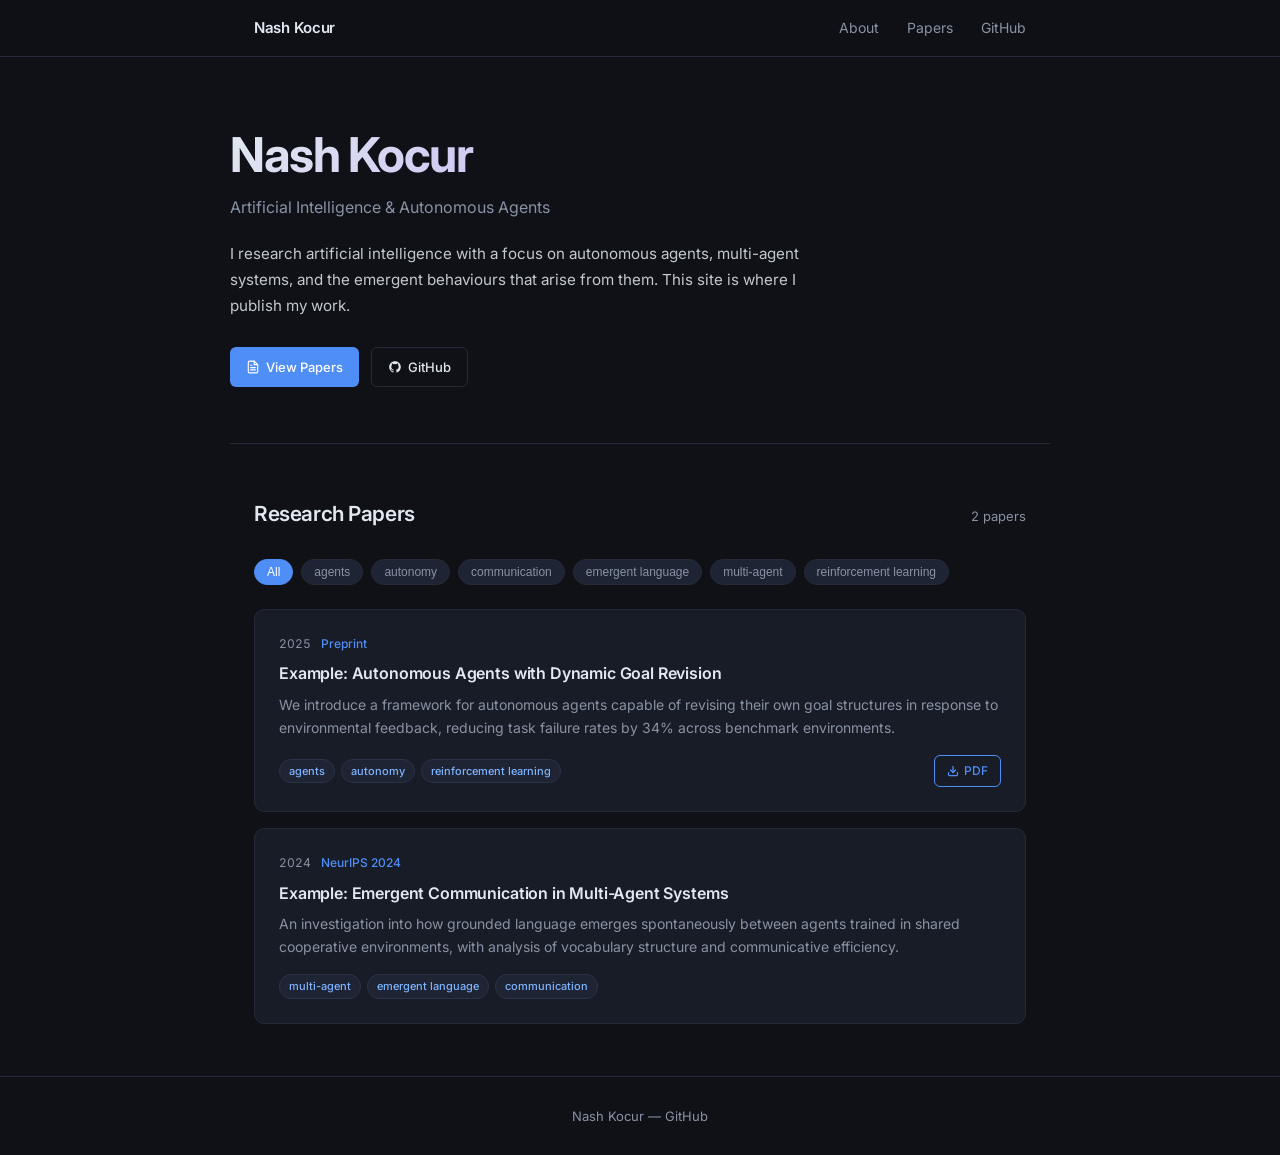
==== index.html @ b02a81df "Initial site: Nash Kocur AI research page" ====
<!DOCTYPE html>
<html lang="en">
<head>
  <meta charset="UTF-8" />
  <meta name="viewport" content="width=device-width, initial-scale=1.0" />
  <title>Nash Kocur — AI Research</title>
  <meta name="description" content="Research by Nash Kocur on artificial intelligence, autonomous agents, and related topics." />
  <link rel="preconnect" href="https://fonts.googleapis.com" />
  <link rel="preconnect" href="https://fonts.gstatic.com" crossorigin />
  <link href="https://fonts.googleapis.com/css2?family=Inter:wght@400;500;600;700&display=swap" rel="stylesheet" />
  <link rel="stylesheet" href="style.css" />
</head>
<body>

  <!-- ── Nav ──────────────────────────────────────────────── -->
  <nav>
    <div class="nav-inner">
      <span class="nav-brand">Nash Kocur</span>
      <ul class="nav-links">
        <li><a href="#about">About</a></li>
        <li><a href="#papers">Papers</a></li>
        <li><a href="https://github.com/TacoJohnson" target="_blank" rel="noopener">GitHub</a></li>
      </ul>
    </div>
  </nav>

  <!-- ── Hero / About ──────────────────────────────────────── -->
  <section id="about">
    <div class="container hero">
      <h1 class="hero-name">Nash Kocur</h1>
      <p class="hero-tagline">Artificial Intelligence &amp; Autonomous Agents</p>
      <p class="hero-bio">
        I research artificial intelligence with a focus on autonomous agents, multi-agent systems,
        and the emergent behaviours that arise from them. This site is where I publish my work.
      </p>
      <div class="hero-links">
        <a class="btn btn-primary" href="#papers">
          <!-- paper icon -->
          <svg width="14" height="14" viewBox="0 0 24 24" fill="none" stroke="currentColor" stroke-width="2" stroke-linecap="round" stroke-linejoin="round"><path d="M14 2H6a2 2 0 0 0-2 2v16a2 2 0 0 0 2 2h12a2 2 0 0 0 2-2V8z"/><polyline points="14 2 14 8 20 8"/><line x1="16" y1="13" x2="8" y2="13"/><line x1="16" y1="17" x2="8" y2="17"/><polyline points="10 9 9 9 8 9"/></svg>
          View Papers
        </a>
        <a class="btn btn-outline" href="https://github.com/TacoJohnson" target="_blank" rel="noopener">
          <!-- github icon -->
          <svg width="14" height="14" viewBox="0 0 24 24" fill="currentColor"><path d="M12 2C6.477 2 2 6.477 2 12c0 4.418 2.865 8.166 6.839 9.489.5.092.682-.217.682-.482 0-.237-.009-.868-.013-1.703-2.782.604-3.369-1.342-3.369-1.342-.454-1.154-1.11-1.462-1.11-1.462-.908-.62.069-.608.069-.608 1.003.07 1.531 1.03 1.531 1.03.892 1.529 2.341 1.087 2.91.832.092-.647.35-1.088.636-1.338-2.22-.253-4.555-1.11-4.555-4.943 0-1.091.39-1.984 1.029-2.683-.103-.253-.446-1.27.098-2.647 0 0 .84-.269 2.75 1.025A9.578 9.578 0 0 1 12 6.836a9.59 9.59 0 0 1 2.504.337c1.909-1.294 2.747-1.025 2.747-1.025.546 1.377.202 2.394.1 2.647.64.699 1.028 1.592 1.028 2.683 0 3.842-2.339 4.687-4.566 4.935.359.309.678.919.678 1.852 0 1.336-.012 2.415-.012 2.741 0 .267.18.578.688.48C19.138 20.163 22 16.418 22 12c0-5.523-4.477-10-10-10z"/></svg>
          GitHub
        </a>
      </div>
    </div>
  </section>

  <!-- ── Papers ─────────────────────────────────────────────── -->
  <section id="papers" class="section">
    <div class="container">
      <div class="section-header">
        <h2 class="section-title">Research Papers</h2>
        <span class="paper-count" id="paper-count"></span>
      </div>

      <!-- Tag filter -->
      <div class="filter-bar" id="filter-bar">
        <button class="filter-btn active" data-tag="all">All</button>
        <!-- additional tag buttons injected by script -->
      </div>

      <div class="papers-list" id="papers-list">
        <!-- cards injected by script -->
      </div>
    </div>
  </section>

  <!-- ── Footer ─────────────────────────────────────────────── -->
  <footer>
    <div class="container">
      <p>Nash Kocur &mdash; <a href="https://github.com/TacoJohnson" target="_blank" rel="noopener">GitHub</a></p>
    </div>
  </footer>

  <script src="papers.js"></script>
  <script>
    // ── Build tag filter ──────────────────────────────────────
    const allTags = [...new Set(PAPERS.flatMap(p => p.tags))].sort();
    const filterBar = document.getElementById("filter-bar");

    allTags.forEach(tag => {
      const btn = document.createElement("button");
      btn.className = "filter-btn";
      btn.dataset.tag = tag;
      btn.textContent = tag;
      filterBar.appendChild(btn);
    });

    let activeTag = "all";

    filterBar.addEventListener("click", e => {
      if (!e.target.matches(".filter-btn")) return;
      activeTag = e.target.dataset.tag;
      filterBar.querySelectorAll(".filter-btn").forEach(b => b.classList.remove("active"));
      e.target.classList.add("active");
      renderPapers();
    });

    // ── Render paper cards ────────────────────────────────────
    function renderPapers() {
      const list = document.getElementById("papers-list");
      const count = document.getElementById("paper-count");

      const filtered = activeTag === "all"
        ? PAPERS
        : PAPERS.filter(p => p.tags.includes(activeTag));

      // sort newest first
      filtered.sort((a, b) => b.year - a.year);

      count.textContent = `${filtered.length} paper${filtered.length !== 1 ? "s" : ""}`;

      if (filtered.length === 0) {
        list.innerHTML = `<div class="empty-state">No papers match this filter.</div>`;
        return;
      }

      list.innerHTML = filtered.map(p => `
        <article class="paper-card">
          <div class="paper-meta">
            <span class="paper-year">${p.year}</span>
            <span class="paper-venue">${escHtml(p.venue)}</span>
          </div>
          <h3 class="paper-title">${escHtml(p.title)}</h3>
          <p class="paper-abstract">${escHtml(p.abstract)}</p>
          <div class="paper-footer">
            <div class="paper-tags">
              ${p.tags.map(t => `<span class="tag">${escHtml(t)}</span>`).join("")}
            </div>
            ${p.pdf ? `
              <a class="pdf-btn" href="${escHtml(p.pdf)}" target="_blank" rel="noopener">
                <svg width="12" height="12" viewBox="0 0 24 24" fill="none" stroke="currentColor" stroke-width="2.5" stroke-linecap="round" stroke-linejoin="round"><path d="M21 15v4a2 2 0 0 1-2 2H5a2 2 0 0 1-2-2v-4"/><polyline points="7 10 12 15 17 10"/><line x1="12" y1="15" x2="12" y2="3"/></svg>
                PDF
              </a>` : ""}
          </div>
        </article>
      `).join("");
    }

    function escHtml(str) {
      return String(str)
        .replace(/&/g, "&amp;")
        .replace(/</g, "&lt;")
        .replace(/>/g, "&gt;")
        .replace(/"/g, "&quot;");
    }

    renderPapers();
  </script>
</body>
</html>
---- style.css ----
/* ── Reset & base ─────────────────────────────────────────── */
*, *::before, *::after { box-sizing: border-box; margin: 0; padding: 0; }

:root {
  --bg:       #0f1117;
  --surface:  #181c26;
  --border:   #252a38;
  --accent:   #4f8ef7;
  --accent2:  #a78bfa;
  --text:     #e2e8f0;
  --muted:    #8892a4;
  --tag-bg:   #1e2433;
  --tag-text: #7eb3ff;
  --radius:   10px;
  --max-w:    820px;
}

html { scroll-behavior: smooth; }

body {
  background: var(--bg);
  color: var(--text);
  font-family: 'Inter', system-ui, -apple-system, sans-serif;
  font-size: 15px;
  line-height: 1.7;
  min-height: 100vh;
}

a { color: var(--accent); text-decoration: none; }
a:hover { text-decoration: underline; }

/* ── Layout ───────────────────────────────────────────────── */
.container {
  max-width: var(--max-w);
  margin: 0 auto;
  padding: 0 24px;
}

/* ── Nav ──────────────────────────────────────────────────── */
nav {
  border-bottom: 1px solid var(--border);
  position: sticky;
  top: 0;
  background: rgba(15, 17, 23, 0.9);
  backdrop-filter: blur(12px);
  z-index: 100;
}

.nav-inner {
  max-width: var(--max-w);
  margin: 0 auto;
  padding: 0 24px;
  height: 56px;
  display: flex;
  align-items: center;
  justify-content: space-between;
}

.nav-brand {
  font-weight: 600;
  font-size: 15px;
  color: var(--text);
  letter-spacing: -0.02em;
}

.nav-links {
  display: flex;
  gap: 28px;
  list-style: none;
}

.nav-links a {
  color: var(--muted);
  font-size: 14px;
  transition: color 0.15s;
}

.nav-links a:hover { color: var(--text); text-decoration: none; }

/* ── Hero ─────────────────────────────────────────────────── */
.hero {
  padding: 72px 0 56px;
  border-bottom: 1px solid var(--border);
}

.hero-name {
  font-size: clamp(2rem, 5vw, 3rem);
  font-weight: 700;
  letter-spacing: -0.03em;
  line-height: 1.1;
  background: linear-gradient(135deg, var(--text) 0%, var(--accent2) 100%);
  -webkit-background-clip: text;
  -webkit-text-fill-color: transparent;
  background-clip: text;
  margin-bottom: 12px;
}

.hero-tagline {
  color: var(--muted);
  font-size: 1rem;
  margin-bottom: 20px;
}

.hero-bio {
  max-width: 600px;
  color: var(--text);
  opacity: 0.85;
  font-size: 0.95rem;
  margin-bottom: 28px;
}

.hero-links {
  display: flex;
  gap: 12px;
  flex-wrap: wrap;
}

.btn {
  display: inline-flex;
  align-items: center;
  gap: 6px;
  padding: 8px 16px;
  border-radius: 6px;
  font-size: 13px;
  font-weight: 500;
  transition: all 0.15s;
  cursor: pointer;
  border: none;
}

.btn-primary {
  background: var(--accent);
  color: #fff;
}

.btn-primary:hover { background: #3d7ef6; text-decoration: none; }

.btn-outline {
  background: transparent;
  color: var(--text);
  border: 1px solid var(--border);
}

.btn-outline:hover { border-color: var(--accent); color: var(--accent); text-decoration: none; }

/* ── Section titles ───────────────────────────────────────── */
.section { padding: 52px 0; }

.section-header {
  display: flex;
  align-items: baseline;
  justify-content: space-between;
  margin-bottom: 28px;
  flex-wrap: wrap;
  gap: 12px;
}

.section-title {
  font-size: 1.3rem;
  font-weight: 600;
  letter-spacing: -0.02em;
}

.paper-count {
  font-size: 13px;
  color: var(--muted);
}

/* ── Filter bar ───────────────────────────────────────────── */
.filter-bar {
  display: flex;
  gap: 8px;
  flex-wrap: wrap;
  margin-bottom: 24px;
}

.filter-btn {
  background: var(--tag-bg);
  color: var(--muted);
  border: 1px solid var(--border);
  padding: 5px 12px;
  border-radius: 20px;
  font-size: 12px;
  font-weight: 500;
  cursor: pointer;
  transition: all 0.15s;
}

.filter-btn:hover,
.filter-btn.active {
  background: var(--accent);
  color: #fff;
  border-color: var(--accent);
}

/* ── Paper cards ──────────────────────────────────────────── */
.papers-list {
  display: flex;
  flex-direction: column;
  gap: 16px;
}

.paper-card {
  background: var(--surface);
  border: 1px solid var(--border);
  border-radius: var(--radius);
  padding: 24px;
  transition: border-color 0.15s, transform 0.15s;
}

.paper-card:hover {
  border-color: #303650;
  transform: translateY(-1px);
}

.paper-meta {
  display: flex;
  align-items: center;
  gap: 10px;
  margin-bottom: 8px;
  flex-wrap: wrap;
}

.paper-year {
  font-size: 12px;
  color: var(--muted);
  font-variant-numeric: tabular-nums;
}

.paper-venue {
  font-size: 12px;
  color: var(--accent);
  font-weight: 500;
}

.paper-title {
  font-size: 1rem;
  font-weight: 600;
  letter-spacing: -0.01em;
  margin-bottom: 8px;
  line-height: 1.4;
}

.paper-abstract {
  font-size: 0.875rem;
  color: var(--muted);
  line-height: 1.65;
  margin-bottom: 16px;
}

.paper-footer {
  display: flex;
  align-items: center;
  justify-content: space-between;
  flex-wrap: wrap;
  gap: 10px;
}

.paper-tags {
  display: flex;
  gap: 6px;
  flex-wrap: wrap;
}

.tag {
  background: var(--tag-bg);
  color: var(--tag-text);
  border: 1px solid #2a3248;
  padding: 2px 9px;
  border-radius: 12px;
  font-size: 11px;
  font-weight: 500;
}

.pdf-btn {
  display: inline-flex;
  align-items: center;
  gap: 5px;
  background: transparent;
  color: var(--accent);
  border: 1px solid var(--accent);
  padding: 5px 12px;
  border-radius: 6px;
  font-size: 12px;
  font-weight: 500;
  transition: all 0.15s;
  flex-shrink: 0;
}

.pdf-btn:hover {
  background: var(--accent);
  color: #fff;
  text-decoration: none;
}

/* ── Empty state ──────────────────────────────────────────── */
.empty-state {
  text-align: center;
  padding: 48px 24px;
  color: var(--muted);
  font-size: 0.9rem;
}

/* ── Footer ───────────────────────────────────────────────── */
footer {
  border-top: 1px solid var(--border);
  padding: 28px 0;
  text-align: center;
  color: var(--muted);
  font-size: 13px;
}

footer a { color: var(--muted); }
footer a:hover { color: var(--accent); }

/* ── Responsive ───────────────────────────────────────────── */
@media (max-width: 600px) {
  .nav-links { gap: 16px; }
  .hero { padding: 48px 0 40px; }
}
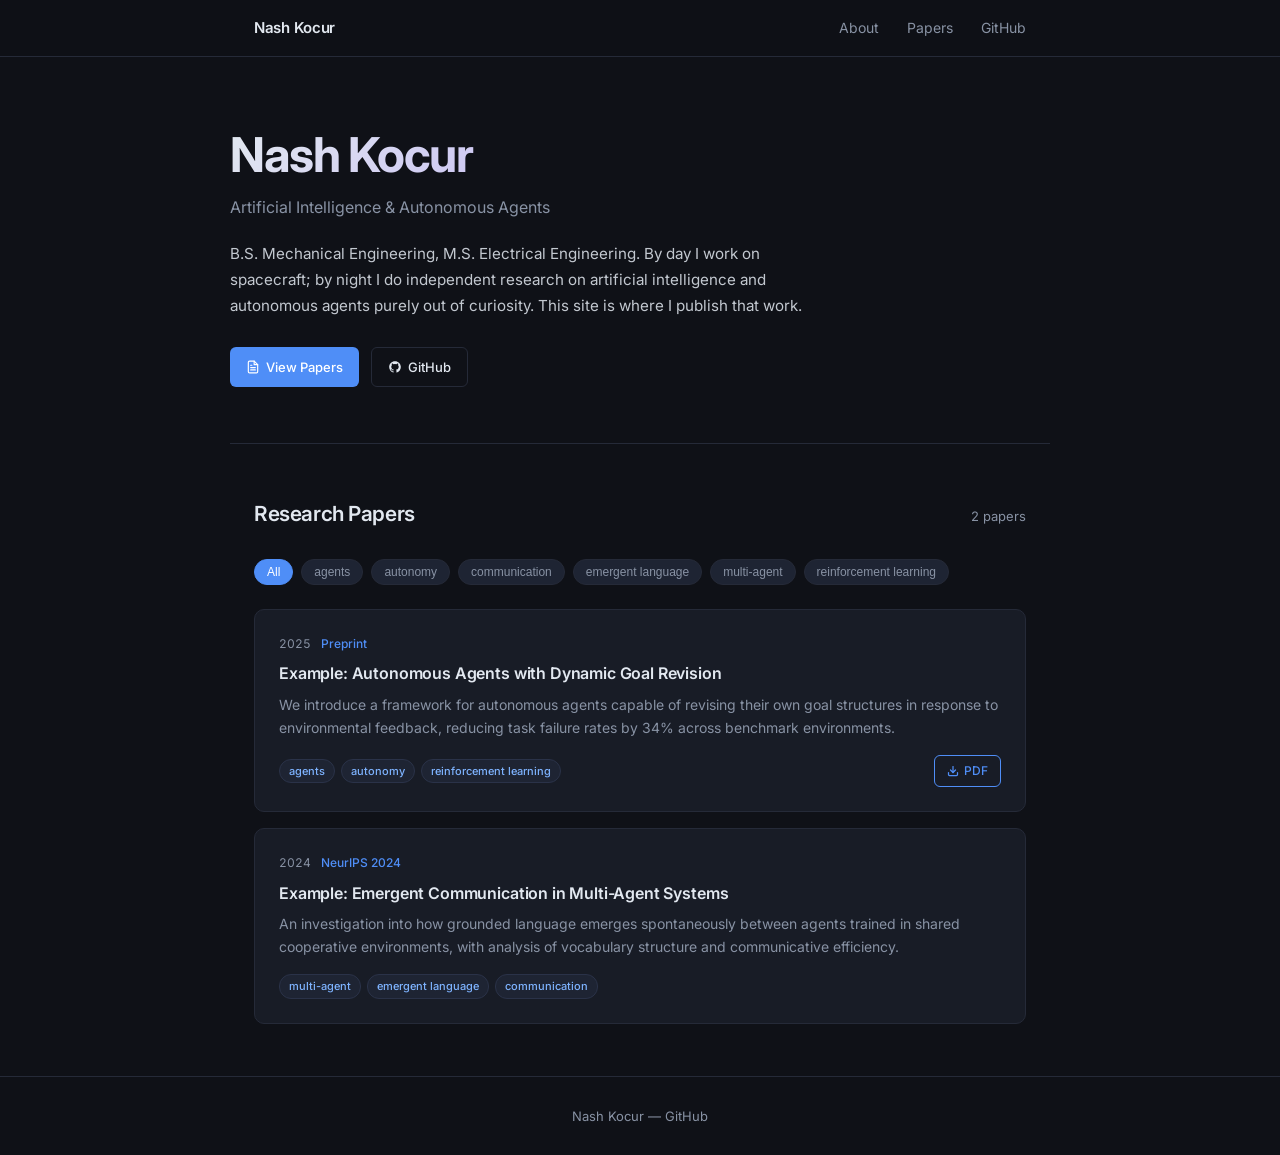
==== commit 37c6163d: "Update bio" ====
--- a/index.html
+++ b/index.html
@@ -19,7 +19,7 @@
       <ul class="nav-links">
         <li><a href="#about">About</a></li>
         <li><a href="#papers">Papers</a></li>
-        <li><a href="https://github.com/TacoJohnson" target="_blank" rel="noopener">GitHub</a></li>
+        <li><a href="https://github.com/NKocur" target="_blank" rel="noopener">GitHub</a></li>
       </ul>
     </div>
   </nav>
@@ -30,8 +30,9 @@
       <h1 class="hero-name">Nash Kocur</h1>
       <p class="hero-tagline">Artificial Intelligence &amp; Autonomous Agents</p>
       <p class="hero-bio">
-        I research artificial intelligence with a focus on autonomous agents, multi-agent systems,
-        and the emergent behaviours that arise from them. This site is where I publish my work.
+        B.S. Mechanical Engineering, M.S. Electrical Engineering. By day I work on spacecraft;
+        by night I do independent research on artificial intelligence and autonomous agents purely
+        out of curiosity. This site is where I publish that work.
       </p>
       <div class="hero-links">
         <a class="btn btn-primary" href="#papers">
@@ -39,7 +40,7 @@
           <svg width="14" height="14" viewBox="0 0 24 24" fill="none" stroke="currentColor" stroke-width="2" stroke-linecap="round" stroke-linejoin="round"><path d="M14 2H6a2 2 0 0 0-2 2v16a2 2 0 0 0 2 2h12a2 2 0 0 0 2-2V8z"/><polyline points="14 2 14 8 20 8"/><line x1="16" y1="13" x2="8" y2="13"/><line x1="16" y1="17" x2="8" y2="17"/><polyline points="10 9 9 9 8 9"/></svg>
           View Papers
         </a>
-        <a class="btn btn-outline" href="https://github.com/TacoJohnson" target="_blank" rel="noopener">
+        <a class="btn btn-outline" href="https://github.com/NKocur" target="_blank" rel="noopener">
           <!-- github icon -->
           <svg width="14" height="14" viewBox="0 0 24 24" fill="currentColor"><path d="M12 2C6.477 2 2 6.477 2 12c0 4.418 2.865 8.166 6.839 9.489.5.092.682-.217.682-.482 0-.237-.009-.868-.013-1.703-2.782.604-3.369-1.342-3.369-1.342-.454-1.154-1.11-1.462-1.11-1.462-.908-.62.069-.608.069-.608 1.003.07 1.531 1.03 1.531 1.03.892 1.529 2.341 1.087 2.91.832.092-.647.35-1.088.636-1.338-2.22-.253-4.555-1.11-4.555-4.943 0-1.091.39-1.984 1.029-2.683-.103-.253-.446-1.27.098-2.647 0 0 .84-.269 2.75 1.025A9.578 9.578 0 0 1 12 6.836a9.59 9.59 0 0 1 2.504.337c1.909-1.294 2.747-1.025 2.747-1.025.546 1.377.202 2.394.1 2.647.64.699 1.028 1.592 1.028 2.683 0 3.842-2.339 4.687-4.566 4.935.359.309.678.919.678 1.852 0 1.336-.012 2.415-.012 2.741 0 .267.18.578.688.48C19.138 20.163 22 16.418 22 12c0-5.523-4.477-10-10-10z"/></svg>
           GitHub
@@ -71,7 +72,7 @@
   <!-- ── Footer ─────────────────────────────────────────────── -->
   <footer>
     <div class="container">
-      <p>Nash Kocur &mdash; <a href="https://github.com/TacoJohnson" target="_blank" rel="noopener">GitHub</a></p>
+      <p>Nash Kocur &mdash; <a href="https://github.com/NKocur" target="_blank" rel="noopener">GitHub</a></p>
     </div>
   </footer>
 
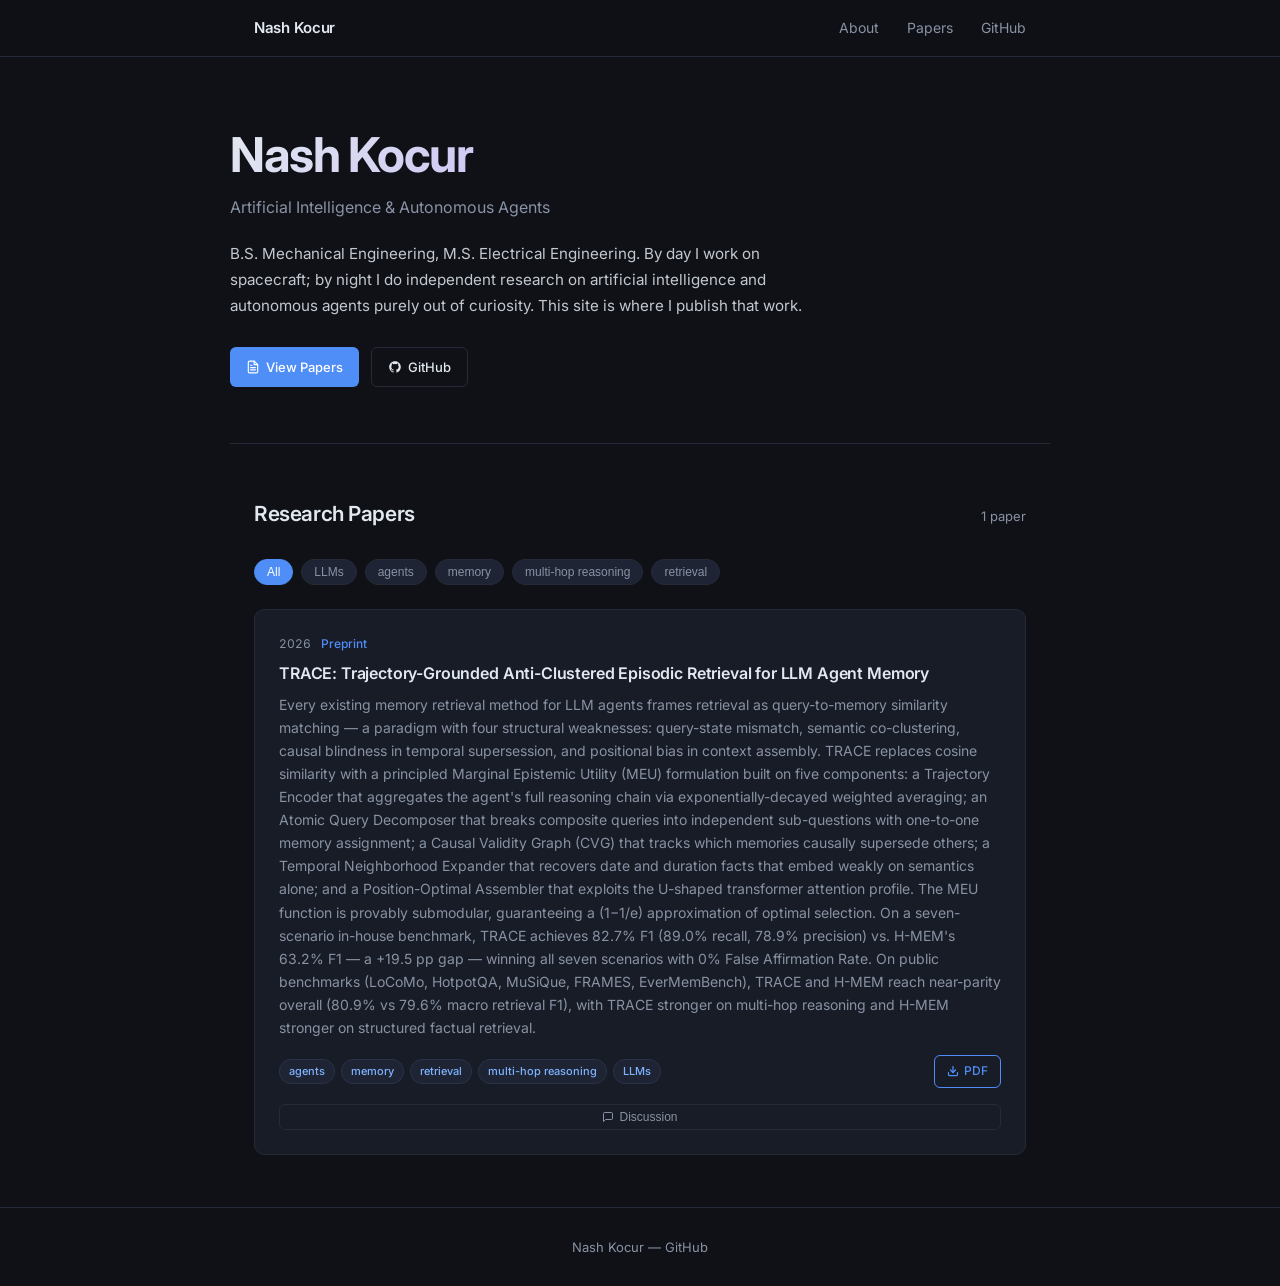
==== commit 814d69cb: "Add per-paper giscus discussion" ====
--- a/index.html
+++ b/index.html
@@ -137,6 +137,11 @@
                 PDF
               </a>` : ""}
           </div>
+          <button class="discuss-btn" onclick="toggleDiscussion(this, ${JSON.stringify(p.title)})">
+            <svg width="12" height="12" viewBox="0 0 24 24" fill="none" stroke="currentColor" stroke-width="2" stroke-linecap="round" stroke-linejoin="round"><path d="M21 15a2 2 0 0 1-2 2H7l-4 4V5a2 2 0 0 1 2-2h14a2 2 0 0 1 2 2z"/></svg>
+            Discussion
+          </button>
+          <div class="giscus-wrap" style="display:none;"></div>
         </article>
       `).join("");
     }
@@ -150,6 +155,40 @@
     }
 
     renderPapers();
+
+    // ── Giscus per-paper discussion ───────────────────────────
+    function toggleDiscussion(btn, paperTitle) {
+      const wrap = btn.nextElementSibling;
+      const isOpen = btn.classList.toggle("open");
+      wrap.style.display = isOpen ? "block" : "none";
+
+      // Only inject giscus once per card
+      if (isOpen && !wrap.dataset.loaded) {
+        wrap.dataset.loaded = "1";
+        const s = document.createElement("script");
+        s.src = "https://giscus.app/client.js";
+        s.setAttribute("data-repo", "NKocur/NKocur.github.io");
+        s.setAttribute("data-repo-id", "R_kgDORmZYYQ");
+        s.setAttribute("data-category", "General");
+        s.setAttribute("data-category-id", "DIC_kwDORmZYYc4C4U-t");
+        s.setAttribute("data-mapping", "specific");
+        s.setAttribute("data-term", paperTitle);
+        s.setAttribute("data-strict", "0");
+        s.setAttribute("data-reactions-enabled", "1");
+        s.setAttribute("data-emit-metadata", "0");
+        s.setAttribute("data-input-position", "bottom");
+        s.setAttribute("data-theme", "dark");
+        s.setAttribute("data-lang", "en");
+        s.setAttribute("crossorigin", "anonymous");
+        s.async = true;
+        wrap.appendChild(s);
+      }
+
+      btn.innerHTML = `
+        <svg width="12" height="12" viewBox="0 0 24 24" fill="none" stroke="currentColor" stroke-width="2" stroke-linecap="round" stroke-linejoin="round"><path d="M21 15a2 2 0 0 1-2 2H7l-4 4V5a2 2 0 0 1 2-2h14a2 2 0 0 1 2 2z"/></svg>
+        ${isOpen ? "Hide Discussion" : "Discussion"}
+      `;
+    }
   </script>
 </body>
 </html>
--- a/style.css
+++ b/style.css
@@ -293,6 +293,34 @@
   text-decoration: none;
 }
 
+/* ── Discussion toggle ────────────────────────────────────── */
+.discuss-btn {
+  display: inline-flex;
+  align-items: center;
+  gap: 5px;
+  background: transparent;
+  color: var(--muted);
+  border: 1px solid var(--border);
+  padding: 5px 12px;
+  border-radius: 6px;
+  font-size: 12px;
+  font-weight: 500;
+  cursor: pointer;
+  transition: all 0.15s;
+  margin-top: 16px;
+  width: 100%;
+  justify-content: center;
+}
+
+.discuss-btn:hover { border-color: var(--accent2); color: var(--accent2); }
+.discuss-btn.open  { border-color: var(--accent2); color: var(--accent2); }
+
+.giscus-wrap {
+  margin-top: 16px;
+  border-top: 1px solid var(--border);
+  padding-top: 16px;
+}
+
 /* ── Empty state ──────────────────────────────────────────── */
 .empty-state {
   text-align: center;
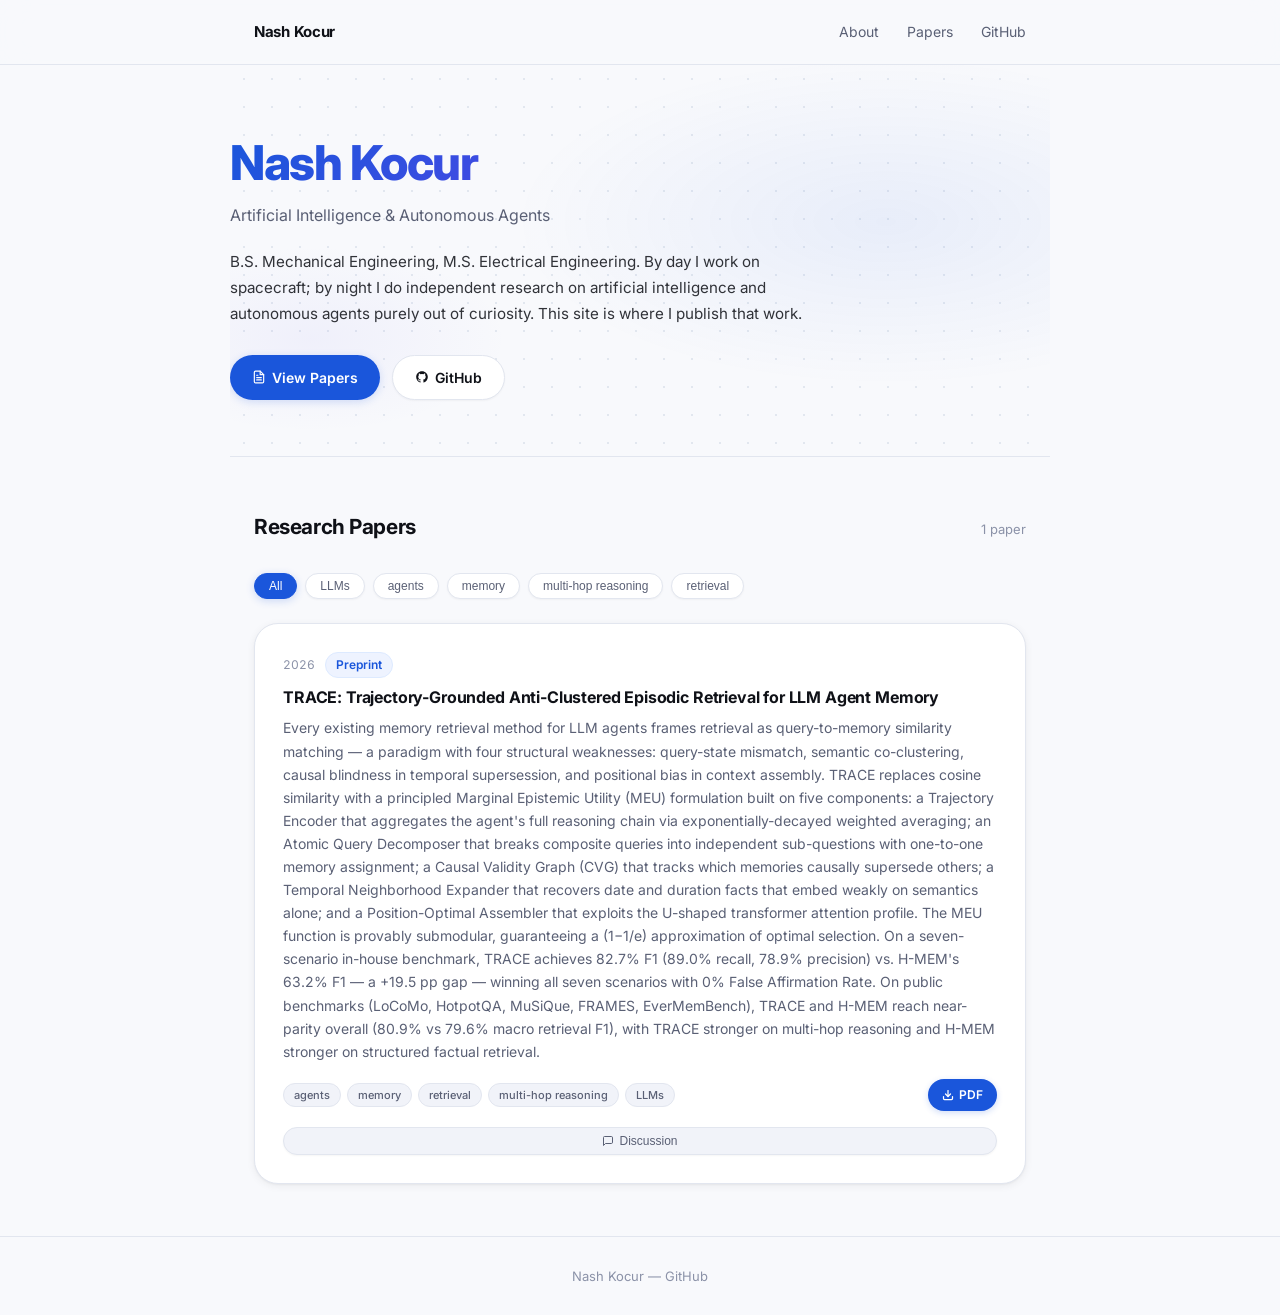
==== commit c6d74db0: "Add SEO: meta tags, JSON-LD, Scholar citation tags, sitemap" ====
--- a/index.html
+++ b/index.html
@@ -4,7 +4,54 @@
   <meta charset="UTF-8" />
   <meta name="viewport" content="width=device-width, initial-scale=1.0" />
   <title>Nash Kocur — AI Research</title>
-  <meta name="description" content="Research by Nash Kocur on artificial intelligence, autonomous agents, and related topics." />
+  <meta name="description" content="Independent AI research by Nash Kocur. B.S. Mechanical Engineering, M.S. Electrical Engineering. Research focus: autonomous agents, LLM memory, multi-agent systems." />
+  <meta name="author" content="Nash Kocur" />
+  <meta name="robots" content="index, follow" />
+  <link rel="canonical" href="https://nkocur.github.io/" />
+
+  <!-- Open Graph -->
+  <meta property="og:type" content="website" />
+  <meta property="og:url" content="https://nkocur.github.io/" />
+  <meta property="og:title" content="Nash Kocur — AI Research" />
+  <meta property="og:description" content="Independent AI research by Nash Kocur. Focus: autonomous agents, LLM memory, multi-agent systems." />
+
+  <!-- Twitter Card -->
+  <meta name="twitter:card" content="summary" />
+  <meta name="twitter:title" content="Nash Kocur — AI Research" />
+  <meta name="twitter:description" content="Independent AI research by Nash Kocur. Focus: autonomous agents, LLM memory, multi-agent systems." />
+
+  <!-- Google Scholar citation tags (one block per paper) -->
+  <meta name="citation_title" content="TRACE: Trajectory-Grounded Anti-Clustered Episodic Retrieval for LLM Agent Memory" />
+  <meta name="citation_author" content="Kocur, Nash" />
+  <meta name="citation_publication_date" content="2026" />
+  <meta name="citation_pdf_url" content="https://nkocur.github.io/papers/TRACE.pdf" />
+
+  <!-- JSON-LD structured data -->
+  <script type="application/ld+json">
+  {
+    "@context": "https://schema.org",
+    "@graph": [
+      {
+        "@type": "Person",
+        "@id": "https://nkocur.github.io/#person",
+        "name": "Nash Kocur",
+        "url": "https://nkocur.github.io/",
+        "sameAs": ["https://github.com/NKocur"],
+        "knowsAbout": ["Artificial Intelligence", "Autonomous Agents", "LLM Memory", "Machine Learning"]
+      },
+      {
+        "@type": "ScholarlyArticle",
+        "headline": "TRACE: Trajectory-Grounded Anti-Clustered Episodic Retrieval for LLM Agent Memory",
+        "author": { "@id": "https://nkocur.github.io/#person" },
+        "datePublished": "2026",
+        "description": "TRACE replaces query-to-memory similarity matching with a principled Marginal Epistemic Utility formulation, achieving 82.7% F1 on a seven-scenario in-house benchmark vs H-MEM's 63.2% F1.",
+        "url": "https://nkocur.github.io/",
+        "sameAs": "https://nkocur.github.io/papers/TRACE.pdf",
+        "keywords": ["LLM agents", "memory retrieval", "trajectory encoding", "submodular optimization", "episodic memory"]
+      }
+    ]
+  }
+  </script>
   <link rel="preconnect" href="https://fonts.googleapis.com" />
   <link rel="preconnect" href="https://fonts.gstatic.com" crossorigin />
   <link href="https://fonts.googleapis.com/css2?family=Inter:wght@400;500;600;700&display=swap" rel="stylesheet" />
@@ -137,7 +184,7 @@
                 PDF
               </a>` : ""}
           </div>
-          <button class="discuss-btn" onclick="toggleDiscussion(this, ${JSON.stringify(p.title)})">
+          <button class="discuss-btn" data-title="${escHtml(p.title)}" onclick="toggleDiscussion(this)">
             <svg width="12" height="12" viewBox="0 0 24 24" fill="none" stroke="currentColor" stroke-width="2" stroke-linecap="round" stroke-linejoin="round"><path d="M21 15a2 2 0 0 1-2 2H7l-4 4V5a2 2 0 0 1 2-2h14a2 2 0 0 1 2 2z"/></svg>
             Discussion
           </button>
@@ -157,7 +204,8 @@
     renderPapers();
 
     // ── Giscus per-paper discussion ───────────────────────────
-    function toggleDiscussion(btn, paperTitle) {
+    function toggleDiscussion(btn) {
+      const paperTitle = btn.dataset.title;
       const wrap = btn.nextElementSibling;
       const isOpen = btn.classList.toggle("open");
       wrap.style.display = isOpen ? "block" : "none";
--- a/style.css
+++ b/style.css
@@ -2,17 +2,44 @@
 *, *::before, *::after { box-sizing: border-box; margin: 0; padding: 0; }
 
 :root {
-  --bg:       #0f1117;
-  --surface:  #181c26;
-  --border:   #252a38;
-  --accent:   #4f8ef7;
-  --accent2:  #a78bfa;
-  --text:     #e2e8f0;
-  --muted:    #8892a4;
-  --tag-bg:   #1e2433;
-  --tag-text: #7eb3ff;
-  --radius:   10px;
-  --max-w:    820px;
+  /* Colors */
+  --blue:        #1A56DB;
+  --blue-dark:   #1347C4;
+  --blue-light:  #EEF3FF;
+  --blue-mid:    #DDEAFF;
+  --indigo:      #4F46E5;
+  --purple:      #7C3AED;
+
+  --bg:          #F8F9FC;
+  --surface:     #FFFFFF;
+  --surface-2:   #F1F3F9;
+  --surface-3:   #E8ECF5;
+
+  --text:        #0F1117;
+  --muted:       #5A6075;
+  --subtle:      #8B92A8;
+
+  --border:      #E2E6EF;
+  --border-lt:   #EDF0F7;
+
+  /* Radius */
+  --radius-sm:   8px;
+  --radius-md:   12px;
+  --radius-lg:   18px;
+  --radius-xl:   24px;
+  --radius-pill: 100px;
+
+  /* Shadows */
+  --shadow-xs: 0 1px 2px rgba(15,17,23,0.04);
+  --shadow-sm: 0 2px 8px rgba(15,17,23,0.06), 0 1px 2px rgba(15,17,23,0.04);
+  --shadow-md: 0 4px 20px rgba(15,17,23,0.08), 0 2px 6px rgba(15,17,23,0.04);
+  --shadow-lg: 0 16px 48px rgba(15,17,23,0.10), 0 4px 12px rgba(15,17,23,0.06);
+
+  /* Motion */
+  --transition: 200ms cubic-bezier(0.25, 0.46, 0.45, 0.94);
+
+  --max-w: 820px;
+  --nav-h: 64px;
 }
 
 html { scroll-behavior: smooth; }
@@ -26,7 +53,7 @@
   min-height: 100vh;
 }
 
-a { color: var(--accent); text-decoration: none; }
+a { color: var(--blue); text-decoration: none; }
 a:hover { text-decoration: underline; }
 
 /* ── Layout ───────────────────────────────────────────────── */
@@ -41,8 +68,9 @@
   border-bottom: 1px solid var(--border);
   position: sticky;
   top: 0;
-  background: rgba(15, 17, 23, 0.9);
-  backdrop-filter: blur(12px);
+  background: rgba(248, 249, 252, 0.88);
+  backdrop-filter: blur(16px);
+  -webkit-backdrop-filter: blur(16px);
   z-index: 100;
 }
 
@@ -50,14 +78,14 @@
   max-width: var(--max-w);
   margin: 0 auto;
   padding: 0 24px;
-  height: 56px;
+  height: var(--nav-h);
   display: flex;
   align-items: center;
   justify-content: space-between;
 }
 
 .nav-brand {
-  font-weight: 600;
+  font-weight: 700;
   font-size: 15px;
   color: var(--text);
   letter-spacing: -0.02em;
@@ -72,7 +100,7 @@
 .nav-links a {
   color: var(--muted);
   font-size: 14px;
-  transition: color 0.15s;
+  transition: color var(--transition);
 }
 
 .nav-links a:hover { color: var(--text); text-decoration: none; }
@@ -81,14 +109,40 @@
 .hero {
   padding: 72px 0 56px;
   border-bottom: 1px solid var(--border);
-}
+  position: relative;
+  overflow: hidden;
+}
+
+/* Subtle grid background */
+.hero::before {
+  content: "";
+  position: absolute;
+  inset: 0;
+  background-image: radial-gradient(#CBD5E1 1px, transparent 1px);
+  background-size: 28px 28px;
+  opacity: 0.5;
+  pointer-events: none;
+}
+
+/* Blue glow */
+.hero::after {
+  content: "";
+  position: absolute;
+  inset: 0;
+  background:
+    radial-gradient(ellipse 65% 60% at 80% 40%, rgba(26,86,219,0.07), transparent 70%),
+    radial-gradient(ellipse 40% 40% at 10% 70%, rgba(79,70,229,0.05), transparent 60%);
+  pointer-events: none;
+}
+
+.hero > * { position: relative; z-index: 1; }
 
 .hero-name {
   font-size: clamp(2rem, 5vw, 3rem);
-  font-weight: 700;
+  font-weight: 800;
   letter-spacing: -0.03em;
   line-height: 1.1;
-  background: linear-gradient(135deg, var(--text) 0%, var(--accent2) 100%);
+  background: linear-gradient(135deg, #1A56DB 0%, #4F46E5 50%, #7C3AED 100%);
   -webkit-background-clip: text;
   -webkit-text-fill-color: transparent;
   background-clip: text;
@@ -115,33 +169,49 @@
   flex-wrap: wrap;
 }
 
+/* ── Buttons ──────────────────────────────────────────────── */
 .btn {
   display: inline-flex;
   align-items: center;
   gap: 6px;
-  padding: 8px 16px;
-  border-radius: 6px;
-  font-size: 13px;
-  font-weight: 500;
-  transition: all 0.15s;
+  padding: 10px 22px;
+  border-radius: var(--radius-pill);
+  font-size: 14px;
+  font-weight: 600;
+  transition: all var(--transition);
   cursor: pointer;
   border: none;
+  text-decoration: none;
 }
 
 .btn-primary {
-  background: var(--accent);
+  background: var(--blue);
   color: #fff;
-}
-
-.btn-primary:hover { background: #3d7ef6; text-decoration: none; }
+  box-shadow: 0 2px 8px rgba(26,86,219,0.18);
+}
+
+.btn-primary:hover {
+  background: var(--blue-dark);
+  box-shadow: 0 6px 20px rgba(26,86,219,0.28);
+  transform: translateY(-1px);
+  text-decoration: none;
+  color: #fff;
+}
 
 .btn-outline {
-  background: transparent;
+  background: var(--surface);
   color: var(--text);
   border: 1px solid var(--border);
-}
-
-.btn-outline:hover { border-color: var(--accent); color: var(--accent); text-decoration: none; }
+  box-shadow: var(--shadow-xs);
+}
+
+.btn-outline:hover {
+  border-color: var(--blue);
+  color: var(--blue);
+  transform: translateY(-1px);
+  box-shadow: var(--shadow-sm);
+  text-decoration: none;
+}
 
 /* ── Section titles ───────────────────────────────────────── */
 .section { padding: 52px 0; }
@@ -157,13 +227,14 @@
 
 .section-title {
   font-size: 1.3rem;
-  font-weight: 600;
+  font-weight: 700;
   letter-spacing: -0.02em;
+  color: var(--text);
 }
 
 .paper-count {
   font-size: 13px;
-  color: var(--muted);
+  color: var(--subtle);
 }
 
 /* ── Filter bar ───────────────────────────────────────────── */
@@ -175,22 +246,24 @@
 }
 
 .filter-btn {
-  background: var(--tag-bg);
+  background: var(--surface);
   color: var(--muted);
   border: 1px solid var(--border);
-  padding: 5px 12px;
-  border-radius: 20px;
+  padding: 5px 14px;
+  border-radius: var(--radius-pill);
   font-size: 12px;
   font-weight: 500;
   cursor: pointer;
-  transition: all 0.15s;
+  transition: all var(--transition);
+  box-shadow: var(--shadow-xs);
 }
 
 .filter-btn:hover,
 .filter-btn.active {
-  background: var(--accent);
+  background: var(--blue);
   color: #fff;
-  border-color: var(--accent);
+  border-color: var(--blue);
+  box-shadow: 0 2px 8px rgba(26,86,219,0.2);
 }
 
 /* ── Paper cards ──────────────────────────────────────────── */
@@ -203,14 +276,16 @@
 .paper-card {
   background: var(--surface);
   border: 1px solid var(--border);
-  border-radius: var(--radius);
-  padding: 24px;
-  transition: border-color 0.15s, transform 0.15s;
+  border-radius: var(--radius-xl);
+  padding: 28px;
+  box-shadow: var(--shadow-sm);
+  transition: all var(--transition);
 }
 
 .paper-card:hover {
-  border-color: #303650;
-  transform: translateY(-1px);
+  box-shadow: var(--shadow-md);
+  transform: translateY(-2px);
+  border-color: var(--border-lt);
 }
 
 .paper-meta {
@@ -223,22 +298,27 @@
 
 .paper-year {
   font-size: 12px;
-  color: var(--muted);
+  color: var(--subtle);
   font-variant-numeric: tabular-nums;
 }
 
 .paper-venue {
   font-size: 12px;
-  color: var(--accent);
-  font-weight: 500;
+  color: var(--blue);
+  font-weight: 600;
+  background: var(--blue-light);
+  border: 1px solid var(--blue-mid);
+  padding: 2px 10px;
+  border-radius: var(--radius-pill);
 }
 
 .paper-title {
   font-size: 1rem;
-  font-weight: 600;
+  font-weight: 700;
   letter-spacing: -0.01em;
   margin-bottom: 8px;
   line-height: 1.4;
+  color: var(--text);
 }
 
 .paper-abstract {
@@ -263,11 +343,11 @@
 }
 
 .tag {
-  background: var(--tag-bg);
-  color: var(--tag-text);
-  border: 1px solid #2a3248;
-  padding: 2px 9px;
-  border-radius: 12px;
+  background: var(--surface-2);
+  color: var(--muted);
+  border: 1px solid var(--border);
+  padding: 2px 10px;
+  border-radius: var(--radius-pill);
   font-size: 11px;
   font-weight: 500;
 }
@@ -276,19 +356,22 @@
   display: inline-flex;
   align-items: center;
   gap: 5px;
-  background: transparent;
-  color: var(--accent);
-  border: 1px solid var(--accent);
-  padding: 5px 12px;
-  border-radius: 6px;
+  background: var(--blue);
+  color: #fff;
+  border: none;
+  padding: 6px 14px;
+  border-radius: var(--radius-pill);
   font-size: 12px;
-  font-weight: 500;
-  transition: all 0.15s;
+  font-weight: 600;
+  transition: all var(--transition);
   flex-shrink: 0;
+  box-shadow: 0 2px 6px rgba(26,86,219,0.2);
 }
 
 .pdf-btn:hover {
-  background: var(--accent);
+  background: var(--blue-dark);
+  box-shadow: 0 4px 12px rgba(26,86,219,0.3);
+  transform: translateY(-1px);
   color: #fff;
   text-decoration: none;
 }
@@ -298,22 +381,23 @@
   display: inline-flex;
   align-items: center;
   gap: 5px;
-  background: transparent;
+  background: var(--surface-2);
   color: var(--muted);
   border: 1px solid var(--border);
-  padding: 5px 12px;
-  border-radius: 6px;
+  padding: 6px 14px;
+  border-radius: var(--radius-pill);
   font-size: 12px;
   font-weight: 500;
   cursor: pointer;
-  transition: all 0.15s;
+  transition: all var(--transition);
   margin-top: 16px;
   width: 100%;
   justify-content: center;
-}
-
-.discuss-btn:hover { border-color: var(--accent2); color: var(--accent2); }
-.discuss-btn.open  { border-color: var(--accent2); color: var(--accent2); }
+  box-shadow: var(--shadow-xs);
+}
+
+.discuss-btn:hover { border-color: var(--blue); color: var(--blue); background: var(--blue-light); }
+.discuss-btn.open  { border-color: var(--blue); color: var(--blue); background: var(--blue-light); }
 
 .giscus-wrap {
   margin-top: 16px;
@@ -325,7 +409,7 @@
 .empty-state {
   text-align: center;
   padding: 48px 24px;
-  color: var(--muted);
+  color: var(--subtle);
   font-size: 0.9rem;
 }
 
@@ -334,12 +418,12 @@
   border-top: 1px solid var(--border);
   padding: 28px 0;
   text-align: center;
-  color: var(--muted);
+  color: var(--subtle);
   font-size: 13px;
 }
 
-footer a { color: var(--muted); }
-footer a:hover { color: var(--accent); }
+footer a { color: var(--subtle); }
+footer a:hover { color: var(--blue); }
 
 /* ── Responsive ───────────────────────────────────────────── */
 @media (max-width: 600px) {
